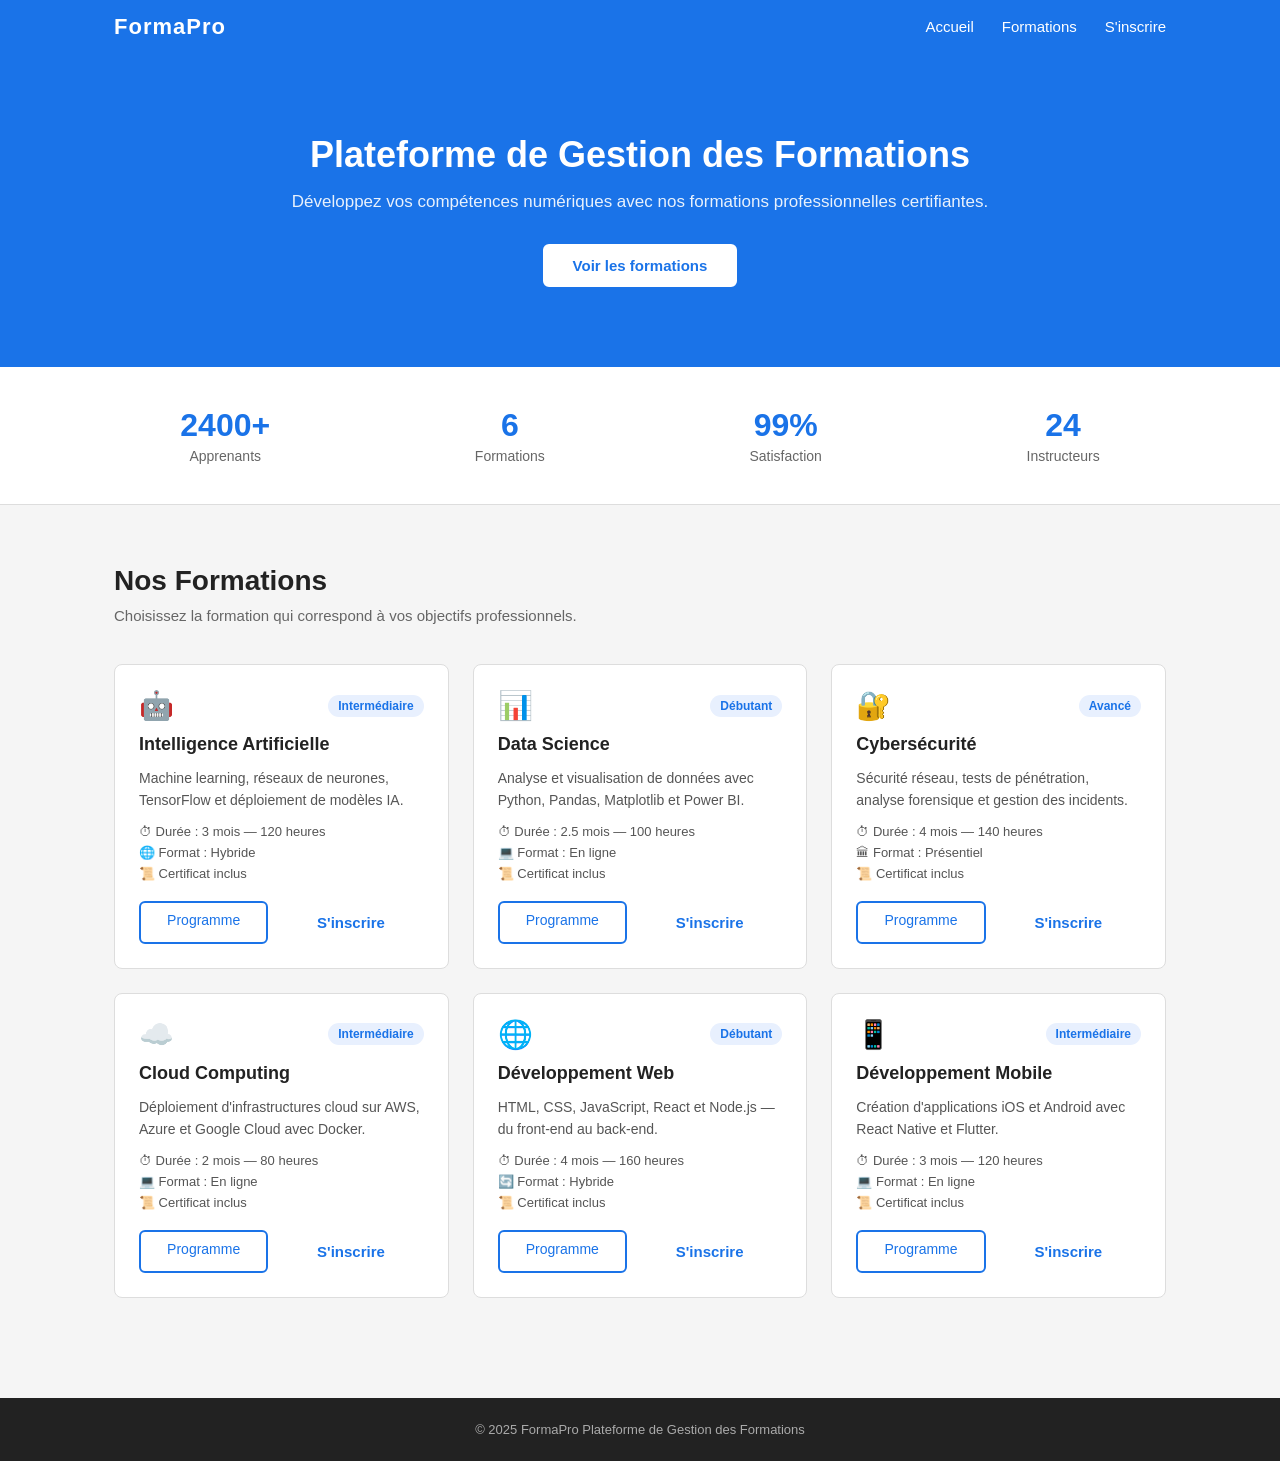
==== index.html @ 55e6eef0 "describe what you changed" ====
<!DOCTYPE html>
<html lang="fr">
<head>
    <meta charset="UTF-8">
    <meta name="viewport" content="width=device-width, initial-scale=1.0">
    <title>FormaPro - Plateforme de Gestion des Formations</title>
    <link rel="stylesheet" href="stylee.css">
</head>
<body>

    <nav>
        <div class="nav-container">
            <a href="index.html" class="logo">FormaPro</a>
            <ul>
                <li><a href="index.html">Accueil</a></li>
                <li><a href="#formations">Formations</a></li>
                <li><a href="insecription.html">S'inscrire</a></li>
            </ul>
        </div>
    </nav>

    <header class="hero">
        <h1>Plateforme de Gestion des Formations</h1>
        <p>Développez vos compétences numériques avec nos formations professionnelles certifiantes.</p>
        <a href="#formations" class="btn">Voir les formations</a>
    </header>

    <section class="stats">
        <div class="stats-container">
            <div class="stat">
                <h2>2400+</h2>
                <p>Apprenants</p>
            </div>
            <div class="stat">
                <h2>6</h2>
                <p>Formations</p>
            </div>
            <div class="stat">
                <h2>99%</h2>
                <p>Satisfaction</p>
            </div>
            <div class="stat">
                <h2>24</h2>
                <p>Instructeurs</p>
            </div>
        </div>
    </section>

    <section id="formations" class="formations-section">
        <h2 class="section-title">Nos Formations</h2>
        <p class="section-sub">Choisissez la formation qui correspond à vos objectifs professionnels.</p>

        <div class="cards-grid">

            <div class="card">
                <div class="card-top">
                    <span class="card-icon">🤖</span>
                    <span class="badge">Intermédiaire</span>
                </div>
                <h3>Intelligence Artificielle</h3>
                <p>Machine learning, réseaux de neurones, TensorFlow et déploiement de modèles IA.</p>
                <ul>
                    <li>⏱ Durée : 3 mois — 120 heures</li>
                    <li>🌐 Format : Hybride</li>
                    <li>📜 Certificat inclus</li>
                </ul>
                <div class="card-btns">
                    <a href="formation ai.html" class="btn-outline">Programme</a>
                    <a href="insecription.html" class="btn">S'inscrire</a>
                </div>
            </div>

            <div class="card">
                <div class="card-top">
                    <span class="card-icon">📊</span>
                    <span class="badge">Débutant</span>
                </div>
                <h3>Data Science</h3>
                <p>Analyse et visualisation de données avec Python, Pandas, Matplotlib et Power BI.</p>
                <ul>
                    <li>⏱ Durée : 2.5 mois — 100 heures</li>
                    <li>💻 Format : En ligne</li>
                    <li>📜 Certificat inclus</li>
                </ul>
                <div class="card-btns">
                    <a href="formaton ds.html" class="btn-outline">Programme</a>
                    <a href="insecription.html" class="btn">S'inscrire</a>
                </div>
            </div>

            <div class="card">
                <div class="card-top">
                    <span class="card-icon">🔐</span>
                    <span class="badge">Avancé</span>
                </div>
                <h3>Cybersécurité</h3>
                <p>Sécurité réseau, tests de pénétration, analyse forensique et gestion des incidents.</p>
                <ul>
                    <li>⏱ Durée : 4 mois — 140 heures</li>
                    <li>🏛 Format : Présentiel</li>
                    <li>📜 Certificat inclus</li>
                </ul>
                <div class="card-btns">
                    <a href="formation cyber.html" class="btn-outline">Programme</a>
                    <a href="insecription.html" class="btn">S'inscrire</a>
                </div>
            </div>

            <div class="card">
                <div class="card-top">
                    <span class="card-icon">☁️</span>
                    <span class="badge">Intermédiaire</span>
                </div>
                <h3>Cloud Computing</h3>
                <p>Déploiement d'infrastructures cloud sur AWS, Azure et Google Cloud avec Docker.</p>
                <ul>
                    <li>⏱ Durée : 2 mois — 80 heures</li>
                    <li>💻 Format : En ligne</li>
                    <li>📜 Certificat inclus</li>
                </ul>
                <div class="card-btns">
                    <a href="inscription.html" class="btn-outline">Programme</a>
                    <a href="inscription.html" class="btn">S'inscrire</a>
                </div>
            </div>

            <div class="card">
                <div class="card-top">
                    <span class="card-icon">🌐</span>
                    <span class="badge">Débutant</span>
                </div>
                <h3>Développement Web</h3>
                <p>HTML, CSS, JavaScript, React et Node.js — du front-end au back-end.</p>
                <ul>
                    <li>⏱ Durée : 4 mois — 160 heures</li>
                    <li>🔄 Format : Hybride</li>
                    <li>📜 Certificat inclus</li>
                </ul>
                <div class="card-btns">
                    <a href="insecription.html" class="btn-outline">Programme</a>
                    <a href="insecription.html" class="btn">S'inscrire</a>
                </div>
            </div>

            <div class="card">
                <div class="card-top">
                    <span class="card-icon">📱</span>
                    <span class="badge">Intermédiaire</span>
                </div>
                <h3>Développement Mobile</h3>
                <p>Création d'applications iOS et Android avec React Native et Flutter.</p>
                <ul>
                    <li>⏱ Durée : 3 mois — 120 heures</li>
                    <li>💻 Format : En ligne</li>
                    <li>📜 Certificat inclus</li>
                </ul>
                <div class="card-btns">
                    <a href="insecription.html" class="btn-outline">Programme</a>
                    <a href="insecription.html" class="btn">S'inscrire</a>
                </div>
            </div>

        </div>
    </section>

    <footer>
        <p>© 2025 FormaPro  Plateforme de Gestion des Formations </p>
    </footer>

</body>
</html>
---- stylee.css ----
* {
    margin: 0;
    padding: 0;
    box-sizing: border-box;
}

body {
    font-family: Arial, sans-serif;
    color: #333;
    background-color: #f5f5f5;
}

a {
    text-decoration: none;
    color: inherit;
}


nav {
    background-color: #1a73e8;
    padding: 14px 0;
    position: sticky;
    top: 0;
    z-index: 100;
}

.nav-container {
    max-width: 1100px;
    margin: 0 auto;
    padding: 0 24px;
    display: flex;
    justify-content: space-between;
    align-items: center;
}

.logo {
    font-size: 22px;
    font-weight: bold;
    color: white;
    letter-spacing: 1px;
}

nav ul {
    list-style: none;
    display: flex;
    gap: 28px;
}

nav ul li a {
    color: white;
    font-size: 15px;
}

nav ul li a:hover {
    text-decoration: underline;
}
.hero {
    background-color: #1a73e8;
    color: white;
    text-align: center;
    padding: 80px 24px;
}

.hero h1 {
    font-size: 36px;
    margin-bottom: 16px;
}

.hero p {
    font-size: 17px;
    margin-bottom: 32px;
    opacity: 0.9;
}


.btn {
    display: inline-block;
    background-color: white;
    color: #1a73e8;
    padding: 11px 28px;
    border-radius: 6px;
    font-weight: bold;
    font-size: 15px;
    border: 2px solid white;
    transition: background-color 0.2s, color 0.2s;
}

.btn:hover {
    background-color: #e8f0fe;
}

.btn-outline {
    display: inline-block;
    background-color: white;
    color: #1a73e8;
    padding: 9px 20px;
    border-radius: 6px;
    font-size: 14px;
    border: 2px solid #1a73e8;
    transition: background-color 0.2s, color 0.2s;
}

.btn-outline:hover {
    background-color: #e8f0fe;
}


.stats {
    background-color: white;
    border-bottom: 1px solid #ddd;
    padding: 40px 24px;
}

.stats-container {
    max-width: 1100px;
    margin: 0 auto;
    display: flex;
    justify-content: space-around;
    text-align: center;
    flex-wrap: wrap;
    gap: 24px;
}

.stat h2 {
    font-size: 32px;
    color: #1a73e8;
}

.stat p {
    font-size: 14px;
    color: #666;
    margin-top: 4px;
}


.formations-section {
    max-width: 1100px;
    margin: 0 auto;
    padding: 60px 24px;
}

.section-title {
    font-size: 28px;
    color: #222;
    margin-bottom: 10px;
}

.section-sub {
    color: #666;
    font-size: 15px;
    margin-bottom: 40px;
}


.cards-grid {
    display: grid;
    grid-template-columns: repeat(3, 1fr);
    gap: 24px;
}

.card {
    background-color: white;
    border: 1px solid #ddd;
    border-radius: 8px;
    padding: 24px;
    display: flex;
    flex-direction: column;
    gap: 12px;
}

.card-top {
    display: flex;
    justify-content: space-between;
    align-items: center;
}

.card-icon {
    font-size: 28px;
}

.badge {
    background-color: #e8f0fe;
    color: #1a73e8;
    font-size: 12px;
    font-weight: bold;
    padding: 4px 10px;
    border-radius: 20px;
}

.card h3 {
    font-size: 18px;
    color: #222;
}

.card p {
    font-size: 14px;
    color: #555;
    line-height: 1.6;
}

.card ul {
    list-style: none;
    display: flex;
    flex-direction: column;
    gap: 6px;
    flex: 1;
}

.card ul li {
    font-size: 13px;
    color: #555;
}

.card-btns {
    display: flex;
    gap: 10px;
    margin-top: 8px;
}

.card-btns .btn,
.card-btns .btn-outline {
    flex: 1;
    text-align: center;
}


.page-hero {
    background-color: #1a73e8;
    color: white;
    padding: 60px 24px 40px;
}

.page-hero-inner {
    max-width: 1100px;
    margin: 0 auto;
}

.breadcrumb {
    font-size: 13px;
    margin-bottom: 16px;
    opacity: 0.85;
}

.breadcrumb a {
    color: white;
    text-decoration: underline;
}

.page-hero h1 {
    font-size: 32px;
    margin-bottom: 12px;
}

.page-hero p {
    font-size: 16px;
    opacity: 0.9;
    max-width: 640px;
    line-height: 1.6;
    margin-bottom: 20px;
}

.meta-tags {
    display: flex;
    gap: 10px;
    flex-wrap: wrap;
}

.meta-tag {
    background-color: rgba(255,255,255,0.2);
    color: white;
    font-size: 13px;
    padding: 5px 12px;
    border-radius: 20px;
    border: 1px solid rgba(255,255,255,0.4);
}

.detail-layout {
    max-width: 1100px;
    margin: 0 auto;
    padding: 48px 24px;
    display: grid;
    grid-template-columns: 1fr 300px;
    gap: 40px;
    align-items: start;
}

.detail-main section {
    margin-bottom: 40px;
}

.detail-main h2 {
    font-size: 20px;
    color: #222;
    border-bottom: 2px solid #1a73e8;
    padding-bottom: 8px;
    margin-bottom: 20px;
}

.detail-main p {
    font-size: 14px;
    color: #555;
    line-height: 1.7;
    margin-bottom: 10px;
}
.objectives {
    list-style: none;
    display: flex;
    flex-direction: column;
    gap: 10px;
}

.objectives li {
    font-size: 14px;
    color: #444;
    padding-left: 20px;
    position: relative;
    line-height: 1.6;
}

.objectives li::before {
    content: "✔";
    color: #1a73e8;
    position: absolute;
    left: 0;
}
.modules-table {
    width: 100%;
    border-collapse: collapse;
    font-size: 14px;
}

.modules-table th {
    background-color: #1a73e8;
    color: white;
    padding: 10px 14px;
    text-align: left;
    font-weight: bold;
}

.modules-table td {
    padding: 10px 14px;
    border-bottom: 1px solid #ddd;
    color: #444;
    vertical-align: top;
}

.modules-table tr:nth-child(even) {
    background-color: #f9f9f9;
}

.modules-table td:first-child {
    font-weight: bold;
    color: #1a73e8;
    white-space: nowrap;
}

.modules-table td:last-child {
    white-space: nowrap;
    color: #888;
}

.detail-sidebar {
    display: flex;
    flex-direction: column;
    gap: 20px;
}

.info-card {
    background-color: white;
    border: 1px solid #ddd;
    border-radius: 8px;
    padding: 20px;
}

.info-card h3 {
    font-size: 16px;
    color: #222;
    margin-bottom: 16px;
    padding-bottom: 8px;
    border-bottom: 1px solid #eee;
}

.info-row {
    display: flex;
    justify-content: space-between;
    font-size: 13px;
    padding: 7px 0;
    border-bottom: 1px solid #f0f0f0;
}

.info-row:last-child {
    border-bottom: none;
}

.info-row span:first-child {
    color: #888;
}

.info-row span:last-child {
    color: #333;
    font-weight: 500;
    text-align: right;
}

.enroll-card {
    background-color: #1a73e8;
    border-radius: 8px;
    padding: 24px;
    text-align: center;
    color: white;
}

.enroll-card p {
    font-size: 13px;
    opacity: 0.85;
    margin-bottom: 16px;
    line-height: 1.5;
}

.btn-white {
    display: inline-block;
    background-color: white;
    color: #1a73e8;
    padding: 11px 24px;
    border-radius: 6px;
    font-weight: bold;
    font-size: 14px;
    width: 100%;
    text-align: center;
    transition: background-color 0.2s;
}

.btn-white:hover {
    background-color: #e8f0fe;
}

.form-page {
    max-width: 700px;
    margin: 0 auto;
    padding: 48px 24px;
}

.form-page h1 {
    font-size: 26px;
    color: #222;
    margin-bottom: 8px;
}

.form-page .form-intro {
    color: #666;
    font-size: 14px;
    margin-bottom: 32px;
    line-height: 1.6;
}

.form-card {
    background-color: white;
    border: 1px solid #ddd;
    border-radius: 8px;
    padding: 32px;
}

.form-section-title {
    font-size: 15px;
    font-weight: bold;
    color: #1a73e8;
    border-bottom: 1px solid #ddd;
    padding-bottom: 8px;
    margin: 24px 0 16px;
}

.form-section-title:first-child {
    margin-top: 0;
}

.form-row {
    display: grid;
    grid-template-columns: 1fr 1fr;
    gap: 16px;
}

.form-group {
    margin-bottom: 16px;
}

.form-group label {
    display: block;
    font-size: 13px;
    font-weight: bold;
    color: #444;
    margin-bottom: 6px;
}

.form-group label .req {
    color: red;
    margin-left: 2px;
}

.form-group input,
.form-group select,
.form-group textarea {
    width: 100%;
    padding: 10px 12px;
    border: 1px solid #ccc;
    border-radius: 6px;
    font-size: 14px;
    font-family: Arial, sans-serif;
    color: #333;
    background-color: white;
    outline: none;
    transition: border-color 0.2s;
}

.form-group input:focus,
.form-group select:focus,
.form-group textarea:focus {
    border-color: #1a73e8;
}

.form-group textarea {
    resize: vertical;
    min-height: 100px;
}

.radio-group {
    display: flex;
    gap: 20px;
    margin-top: 6px;
}

.radio-group label {
    display: flex;
    align-items: center;
    gap: 6px;
    font-size: 14px;
    font-weight: normal;
    color: #444;
    cursor: pointer;
    margin-bottom: 0;
}

.checkbox-group {
    display: flex;
    flex-direction: column;
    gap: 8px;
    margin-top: 6px;
}

.checkbox-group label {
    display: flex;
    align-items: center;
    gap: 8px;
    font-size: 14px;
    font-weight: normal;
    color: #444;
    cursor: pointer;
    margin-bottom: 0;
}

.btn-submit {
    width: 100%;
    background-color: #1a73e8;
    color: white;
    padding: 13px;
    border: none;
    border-radius: 6px;
    font-size: 16px;
    font-weight: bold;
    cursor: pointer;
    margin-top: 24px;
    transition: background-color 0.2s;
}

.btn-submit:hover {
    background-color: #1558b0;
}

.form-back {
    display: block;
    text-align: center;
    margin-top: 16px;
    font-size: 13px;
    color: #1a73e8;
}

footer {
    background-color: #222;
    color: #aaa;
    text-align: center;
    padding: 24px;
    font-size: 13px;
    margin-top: 40px;
}
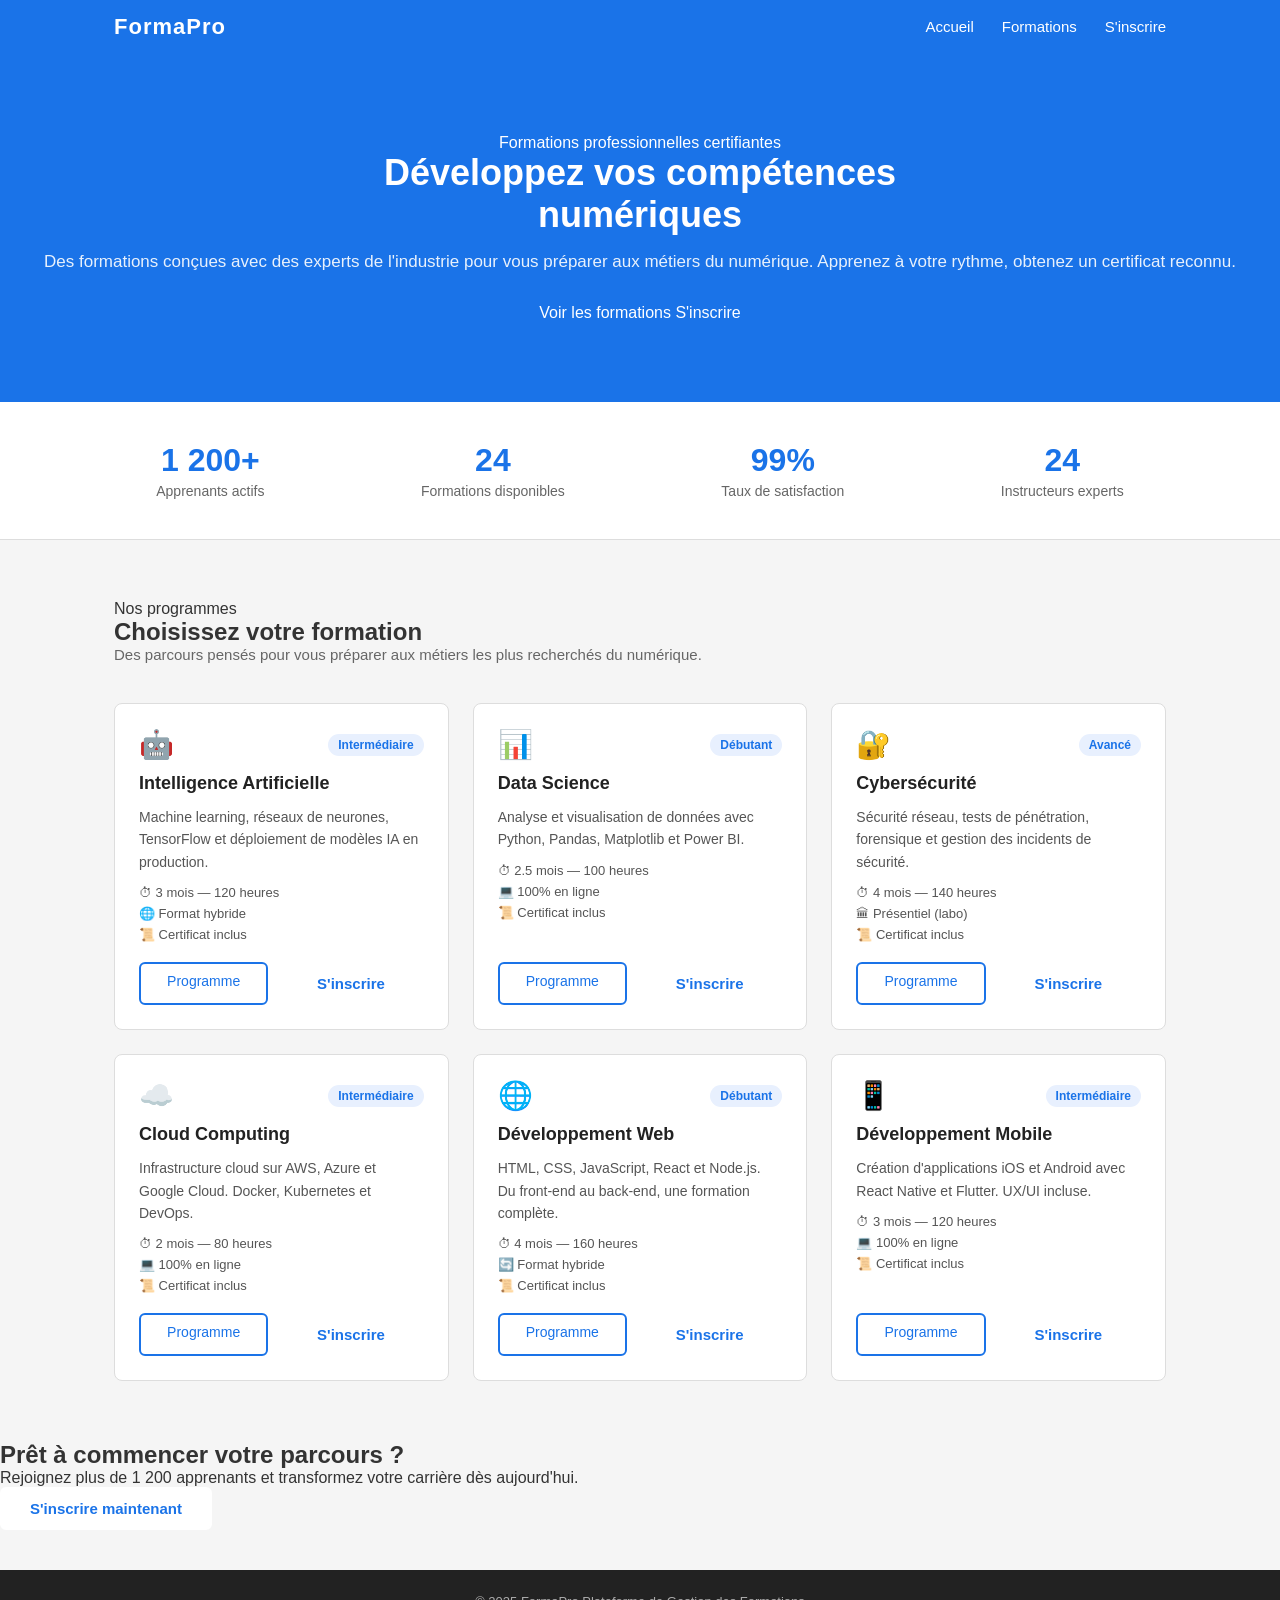
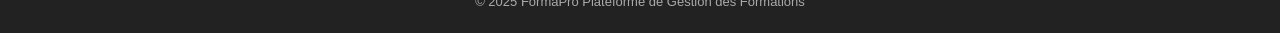
==== commit d4228a2a: "plateforme update" ====
--- a/index.html
+++ b/index.html
@@ -3,52 +3,60 @@
 <head>
     <meta charset="UTF-8">
     <meta name="viewport" content="width=device-width, initial-scale=1.0">
-    <title>FormaPro - Plateforme de Gestion des Formations</title>
+    <title>FormaPro — Plateforme de Gestion des Formations</title>
+    <link rel="icon" type="image/svg+xml" href="favicon.svg">
     <link rel="stylesheet" href="stylee.css">
 </head>
 <body>
 
     <nav>
         <div class="nav-container">
-            <a href="index.html" class="logo">FormaPro</a>
+            <a href="index.html" class="logo">Forma<span>Pro</span></a>
             <ul>
-                <li><a href="index.html">Accueil</a></li>
+                <li><a href="index.html" class="nav-active">Accueil</a></li>
                 <li><a href="#formations">Formations</a></li>
-                <li><a href="insecription.html">S'inscrire</a></li>
+                <li><a href="inscription.html" class="btn-nav">S'inscrire</a></li>
             </ul>
         </div>
     </nav>
 
     <header class="hero">
-        <h1>Plateforme de Gestion des Formations</h1>
-        <p>Développez vos compétences numériques avec nos formations professionnelles certifiantes.</p>
-        <a href="#formations" class="btn">Voir les formations</a>
+        <span class="hero-tag">Formations professionnelles certifiantes</span>
+        <h1>Développez vos compétences<br>numériques</h1>
+        <p>Des formations conçues avec des experts de l'industrie pour vous préparer aux métiers du numérique. Apprenez à votre rythme, obtenez un certificat reconnu.</p>
+        <div class="hero-actions">
+            <a href="#formations" class="btn-hero">Voir les formations</a>
+            <a href="inscription.html" class="btn-hero-outline">S'inscrire</a>
+        </div>
     </header>
 
     <section class="stats">
         <div class="stats-container">
             <div class="stat">
-                <h2>2400+</h2>
-                <p>Apprenants</p>
+                <h2>1 200+</h2>
+                <p>Apprenants actifs</p>
             </div>
             <div class="stat">
-                <h2>6</h2>
-                <p>Formations</p>
+                <h2>24</h2>
+                <p>Formations disponibles</p>
             </div>
             <div class="stat">
                 <h2>99%</h2>
-                <p>Satisfaction</p>
+                <p>Taux de satisfaction</p>
             </div>
             <div class="stat">
                 <h2>24</h2>
-                <p>Instructeurs</p>
+                <p>Instructeurs experts</p>
             </div>
         </div>
     </section>
 
     <section id="formations" class="formations-section">
-        <h2 class="section-title">Nos Formations</h2>
-        <p class="section-sub">Choisissez la formation qui correspond à vos objectifs professionnels.</p>
+        <span class="section-tag">Nos programmes</span>
+        <div class="section-header">
+            <h2>Choisissez votre formation</h2>
+            <p class="section-sub">Des parcours pensés pour vous préparer aux métiers les plus recherchés du numérique.</p>
+        </div>
 
         <div class="cards-grid">
 
@@ -58,51 +66,51 @@
                     <span class="badge">Intermédiaire</span>
                 </div>
                 <h3>Intelligence Artificielle</h3>
-                <p>Machine learning, réseaux de neurones, TensorFlow et déploiement de modèles IA.</p>
+                <p>Machine learning, réseaux de neurones, TensorFlow et déploiement de modèles IA en production.</p>
                 <ul>
-                    <li>⏱ Durée : 3 mois — 120 heures</li>
-                    <li>🌐 Format : Hybride</li>
+                    <li>⏱ 3 mois — 120 heures</li>
+                    <li>🌐 Format hybride</li>
                     <li>📜 Certificat inclus</li>
                 </ul>
                 <div class="card-btns">
                     <a href="formation ai.html" class="btn-outline">Programme</a>
-                    <a href="insecription.html" class="btn">S'inscrire</a>
+                    <a href="inscription.html" class="btn">S'inscrire</a>
                 </div>
             </div>
 
             <div class="card">
                 <div class="card-top">
                     <span class="card-icon">📊</span>
-                    <span class="badge">Débutant</span>
+                    <span class="badge debutant">Débutant</span>
                 </div>
                 <h3>Data Science</h3>
                 <p>Analyse et visualisation de données avec Python, Pandas, Matplotlib et Power BI.</p>
                 <ul>
-                    <li>⏱ Durée : 2.5 mois — 100 heures</li>
-                    <li>💻 Format : En ligne</li>
+                    <li>⏱ 2.5 mois — 100 heures</li>
+                    <li>💻 100% en ligne</li>
                     <li>📜 Certificat inclus</li>
                 </ul>
                 <div class="card-btns">
-                    <a href="formaton ds.html" class="btn-outline">Programme</a>
-                    <a href="insecription.html" class="btn">S'inscrire</a>
+                    <a href="formation ds.html" class="btn-outline">Programme</a>
+                    <a href="inscription.html" class="btn">S'inscrire</a>
                 </div>
             </div>
 
             <div class="card">
                 <div class="card-top">
                     <span class="card-icon">🔐</span>
-                    <span class="badge">Avancé</span>
+                    <span class="badge avance">Avancé</span>
                 </div>
                 <h3>Cybersécurité</h3>
-                <p>Sécurité réseau, tests de pénétration, analyse forensique et gestion des incidents.</p>
+                <p>Sécurité réseau, tests de pénétration, forensique et gestion des incidents de sécurité.</p>
                 <ul>
-                    <li>⏱ Durée : 4 mois — 140 heures</li>
-                    <li>🏛 Format : Présentiel</li>
+                    <li>⏱ 4 mois — 140 heures</li>
+                    <li>🏛 Présentiel (labo)</li>
                     <li>📜 Certificat inclus</li>
                 </ul>
                 <div class="card-btns">
                     <a href="formation cyber.html" class="btn-outline">Programme</a>
-                    <a href="insecription.html" class="btn">S'inscrire</a>
+                    <a href="inscription.html" class="btn">S'inscrire</a>
                 </div>
             </div>
 
@@ -112,10 +120,10 @@
                     <span class="badge">Intermédiaire</span>
                 </div>
                 <h3>Cloud Computing</h3>
-                <p>Déploiement d'infrastructures cloud sur AWS, Azure et Google Cloud avec Docker.</p>
+                <p>Infrastructure cloud sur AWS, Azure et Google Cloud. Docker, Kubernetes et DevOps.</p>
                 <ul>
-                    <li>⏱ Durée : 2 mois — 80 heures</li>
-                    <li>💻 Format : En ligne</li>
+                    <li>⏱ 2 mois — 80 heures</li>
+                    <li>💻 100% en ligne</li>
                     <li>📜 Certificat inclus</li>
                 </ul>
                 <div class="card-btns">
@@ -127,18 +135,18 @@
             <div class="card">
                 <div class="card-top">
                     <span class="card-icon">🌐</span>
-                    <span class="badge">Débutant</span>
+                    <span class="badge debutant">Débutant</span>
                 </div>
                 <h3>Développement Web</h3>
-                <p>HTML, CSS, JavaScript, React et Node.js — du front-end au back-end.</p>
+                <p>HTML, CSS, JavaScript, React et Node.js. Du front-end au back-end, une formation complète.</p>
                 <ul>
-                    <li>⏱ Durée : 4 mois — 160 heures</li>
-                    <li>🔄 Format : Hybride</li>
+                    <li>⏱ 4 mois — 160 heures</li>
+                    <li>🔄 Format hybride</li>
                     <li>📜 Certificat inclus</li>
                 </ul>
                 <div class="card-btns">
-                    <a href="insecription.html" class="btn-outline">Programme</a>
-                    <a href="insecription.html" class="btn">S'inscrire</a>
+                    <a href="inscription.html" class="btn-outline">Programme</a>
+                    <a href="inscription.html" class="btn">S'inscrire</a>
                 </div>
             </div>
 
@@ -148,19 +156,25 @@
                     <span class="badge">Intermédiaire</span>
                 </div>
                 <h3>Développement Mobile</h3>
-                <p>Création d'applications iOS et Android avec React Native et Flutter.</p>
+                <p>Création d'applications iOS et Android avec React Native et Flutter. UX/UI incluse.</p>
                 <ul>
-                    <li>⏱ Durée : 3 mois — 120 heures</li>
-                    <li>💻 Format : En ligne</li>
+                    <li>⏱ 3 mois — 120 heures</li>
+                    <li>💻 100% en ligne</li>
                     <li>📜 Certificat inclus</li>
                 </ul>
                 <div class="card-btns">
-                    <a href="insecription.html" class="btn-outline">Programme</a>
-                    <a href="insecription.html" class="btn">S'inscrire</a>
+                    <a href="inscription.html" class="btn-outline">Programme</a>
+                    <a href="inscription.html" class="btn">S'inscrire</a>
                 </div>
             </div>
 
         </div>
+    </section>
+
+    <section class="cta-section">
+        <h2>Prêt à commencer votre parcours ?</h2>
+        <p>Rejoignez plus de 1 200 apprenants et transformez votre carrière dès aujourd'hui.</p>
+        <a href="inscription.html" class="btn">S'inscrire maintenant</a>
     </section>
 
     <footer>
